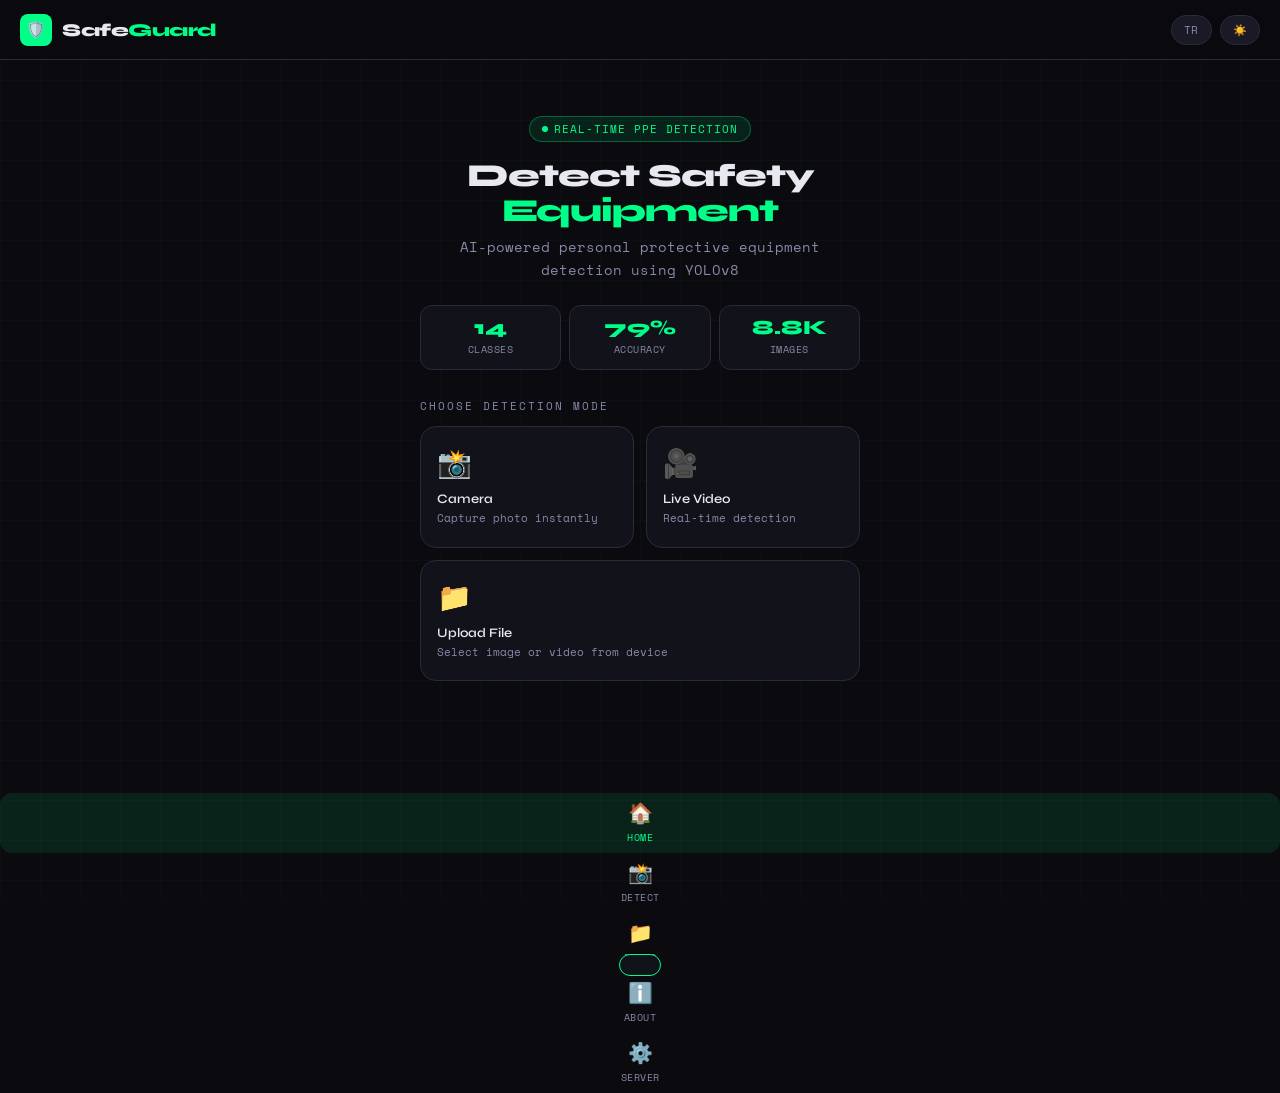
==== index.html @ 4e15a1a9 "Add files via upload" ====
<!DOCTYPE html>
<html lang="en">
<head>
<meta charset="UTF-8">
<meta name="viewport" content="width=device-width, initial-scale=1.0, maximum-scale=1.0">
<title>SafeGuard — PPE Detection</title>
<link href="https://fonts.googleapis.com/css2?family=Space+Mono:wght@400;700&family=Syne:wght@400;600;800&display=swap" rel="stylesheet">
<link rel="stylesheet" href="style.css">
</head>
<body>
</head>
<body>

<header>
  <div class="logo">
    <div class="logo-icon">🛡️</div>
    <div class="logo-text" id="appName">Safe<span>Guard</span></div>
  </div>
  <div class="header-controls">
    <button class="control-btn" onclick="toggleLang()" id="langBtn">TR</button>
    <button class="control-btn" onclick="toggleTheme()" id="themeBtn">☀️</button>
  </div>
</header>

<input type="file" id="fileInput" accept="image/*,video/*" onchange="handleFileUpload(event)">
<input type="file" id="cameraInput" accept="image/*" capture="environment" onchange="handleCameraCapture(event)">

<main>
  <!-- HOME PAGE -->
  <div class="panel active" id="homePage">
    <div class="hero">
      <div class="hero-badge" id="heroBadge">REAL-TIME PPE DETECTION</div>
      <h1 id="heroTitle">Detect Safety<br><span>Equipment</span></h1>
      <p id="heroDesc">AI-powered personal protective equipment detection using YOLOv8</p>
    </div>

    <div class="stats-bar">
      <div class="stat-item">
        <div class="stat-value">14</div>
        <div class="stat-label" id="statClasses">CLASSES</div>
      </div>
      <div class="stat-item">
        <div class="stat-value">79%</div>
        <div class="stat-label" id="statAccuracy">ACCURACY</div>
      </div>
      <div class="stat-item">
        <div class="stat-value">8.8K</div>
        <div class="stat-label" id="statImages">IMAGES</div>
      </div>
    </div>

    <p class="section-label" id="chooseLabel">CHOOSE DETECTION MODE</p>

    <div class="modes-grid">
      <div class="mode-card camera" onclick="startCamera()">
        <span class="mode-icon">📸</span>
        <div class="mode-title" id="modeCamera">Camera</div>
        <div class="mode-desc" id="modeCameraDesc">Capture photo instantly</div>
      </div>
      <div class="mode-card live" onclick="startLive()">
        <span class="mode-icon">🎥</span>
        <div class="mode-title" id="modeLive">Live Video</div>
        <div class="mode-desc" id="modeLiveDesc">Real-time detection</div>
      </div>
      <div class="mode-card file mode-card-full" onclick="openFile()">
        <span class="mode-icon">📁</span>
        <div class="mode-title" id="modeFile">Upload File</div>
        <div class="mode-desc" id="modeFileDesc">Select image or video from device</div>
      </div>
    </div>
  </div>

  <!-- CAMERA PAGE -->
  <div class="panel" id="cameraPage">
    <p class="section-label" id="cameraLabel">CAMERA DETECTION</p>

    <div class="detection-area" id="cameraArea">
      <div class="corner tl"></div>
      <div class="corner tr"></div>
      <div class="corner bl"></div>
      <div class="corner br"></div>
      <div class="live-indicator" id="liveIndicator">LIVE</div>
      <div class="scan-overlay" id="scanOverlay">
        <div class="scan-line"></div>
      </div>
      <div class="detection-placeholder" id="cameraPlaceholder">
        <div class="icon">📸</div>
        <p id="cameraPlaceholderText">Take a photo to detect<br>PPE equipment</p>
      </div>
      <canvas id="detectionCanvas" style="display:none;"></canvas>
      <video id="liveVideo" autoplay playsinline style="display:none;"></video>
    </div>

    <div class="loading" id="cameraLoading">
      <div class="loading-ring"></div>
      <p id="analyzingText">Analyzing image...</p>
    </div>

    <div class="results-panel" id="cameraResults">
      <div class="results-header">
        <div class="results-title">
          🎯 <span id="detectedText">Detected Objects</span>
          <span class="results-count" id="resultsCount">0</span>
        </div>
      </div>
      <div id="resultsList"></div>
    </div>

    <button class="action-btn" id="captureBtn" onclick="capturePhoto()">
      📸 <span id="captureText">Take Photo</span>
    </button>
    <button class="action-btn secondary" id="liveBtn" onclick="toggleLive()">
      🎥 <span id="liveText">Start Live Detection</span>
    </button>
    <button class="action-btn secondary" onclick="goHome()">
      ← <span id="backText">Back</span>
    </button>
  </div>

  <!-- FILE PAGE -->
  <div class="panel" id="filePage">
    <p class="section-label" id="fileLabel">FILE DETECTION</p>

    <div class="detection-area" id="fileArea" onclick="openFile()">
      <div class="corner tl"></div>
      <div class="corner tr"></div>
      <div class="corner bl"></div>
      <div class="corner br"></div>
      <div class="scan-overlay" id="fileScanOverlay">
        <div class="scan-line"></div>
      </div>
      <div class="drop-zone" id="fileDropZone">
        <div class="detection-placeholder">
          <div class="icon">📁</div>
          <p id="fileDropText">Tap to select image or video<br>from your device</p>
        </div>
      </div>
      <img id="previewImage" style="display:none;" alt="Preview">
    </div>

    <div class="loading" id="fileLoading">
      <div class="loading-ring"></div>
      <p id="fileAnalyzingText">Analyzing file...</p>
    </div>

    <div class="results-panel" id="fileResults">
      <div class="results-header">
        <div class="results-title">
          🎯 <span id="fileDetectedText">Detected Objects</span>
          <span class="results-count" id="fileResultsCount">0</span>
        </div>
      </div>
      <div id="fileResultsList"></div>
    </div>

    <button class="action-btn" onclick="openFile()">
      📁 <span id="selectFileText">Select File</span>
    </button>
    <button class="action-btn secondary" onclick="goHome()">
      ← <span id="backText2">Back</span>
    </button>
  </div>

  <!-- ABOUT PAGE -->
  <div class="panel" id="aboutPage">
    <div class="hero" style="padding-top: 16px;">
      <h1 style="font-size: 24px;" id="aboutTitle">About <span>SafeGuard</span></h1>
    </div>

    <div class="about-section">
      <h3 id="aboutModelTitle">Model Info</h3>
      <p id="aboutModelDesc">YOLOv8 (You Only Look Once v8) trained on 8,814 images across 14 PPE classes. Developed as a final year project at Bilecik Şeyh Edebali University.</p>
    </div>

    <div class="about-section">
      <h3 id="aboutAccuracyTitle">Model Accuracy</h3>
      <div style="margin-top: 8px;">
        <div class="accuracy-bar"><span class="accuracy-label">Goggles</span><div class="accuracy-track"><div class="accuracy-fill" style="width:97.5%"></div></div><span class="accuracy-value">97.5%</span></div>
        <div class="accuracy-bar"><span class="accuracy-label">Gloves</span><div class="accuracy-track"><div class="accuracy-fill" style="width:95.6%"></div></div><span class="accuracy-value">95.6%</span></div>
        <div class="accuracy-bar"><span class="accuracy-label">Hardhat</span><div class="accuracy-track"><div class="accuracy-fill" style="width:90.9%"></div></div><span class="accuracy-value">90.9%</span></div>
        <div class="accuracy-bar"><span class="accuracy-label">NO-Hardhat</span><div class="accuracy-track"><div class="accuracy-fill medium" style="width:73.3%"></div></div><span class="accuracy-value">73.3%</span></div>
        <div class="accuracy-bar"><span class="accuracy-label">Mask</span><div class="accuracy-track"><div class="accuracy-fill medium" style="width:51.9%"></div></div><span class="accuracy-value">51.9%</span></div>
        <div class="accuracy-bar"><span class="accuracy-label">NO-Safety Vest</span><div class="accuracy-track"><div class="accuracy-fill low" style="width:20.1%"></div></div><span class="accuracy-value">20.1%</span></div>
      </div>
    </div>

    <div class="about-section">
      <h3 id="aboutClassesTitle">Detected Classes</h3>
      <div class="class-grid">
        <div class="class-tag">🪖 Hardhat</div>
        <div class="class-tag">❌ NO-Hardhat</div>
        <div class="class-tag">🧤 Gloves</div>
        <div class="class-tag">❌ NO-Gloves</div>
        <div class="class-tag">🥽 Goggles</div>
        <div class="class-tag">❌ NO-Goggles</div>
        <div class="class-tag">😷 Mask</div>
        <div class="class-tag">❌ NO-Mask</div>
        <div class="class-tag">🦺 Safety Vest</div>
        <div class="class-tag">❌ NO-Safety Vest</div>
        <div class="class-tag">🚧 Safety Cone</div>
        <div class="class-tag">🪜 Ladder</div>
        <div class="class-tag">🧍 Person</div>
        <div class="class-tag">⚠️ Fall-Detected</div>
      </div>
    </div>

    <div class="about-section">
      <h3 id="aboutDevTitle">Developer</h3>
      <p id="aboutDevDesc">Zehra Menekşe — Computer Engineering, Bilecik Şeyh Edebali University<br><br>Advisor: Dr. Öğr. Üyesi Gizem ATAÇ KALE</p>
    </div>
  </div>
</main>

  <!-- SETTINGS PAGE -->
  <div class="panel" id="settingsPage">
    <div class="hero" style="padding-top: 16px;">
      <h1 style="font-size: 24px;">Server <span>Settings</span></h1>
      <p style="margin-top: 8px; font-family: var(--font-mono); font-size: 12px; color: var(--text2);">Enter your ngrok URL to connect to the detection server</p>
    </div>

    <div class="about-section">
      <h3>SERVER URL</h3>
      <p style="margin-bottom: 12px;">Paste your ngrok URL from Colab here. It looks like:<br><br>
      <span style="color: var(--accent);">https://xxxx.ngrok-free.app</span></p>
      
      <input type="text" id="serverUrlInput" 
        placeholder="https://xxxx.ngrok-free.app"
        style="width:100%; padding:12px; background:var(--surface2); border:1px solid var(--border); border-radius:10px; color:var(--text); font-family:var(--font-mono); font-size:12px; outline:none; margin-bottom:12px;">
      
      <button class="action-btn" onclick="saveServerUrl()" style="margin-bottom: 8px;">
        💾 Save URL
      </button>
      <button class="action-btn secondary" onclick="testConnection()">
        🔌 Test Connection
      </button>
    </div>

    <div class="about-section" id="connectionStatus" style="display:none;">
      <h3 id="statusTitle">STATUS</h3>
      <p id="statusText"></p>
    </div>

    <div class="about-section">
      <h3>HOW TO USE</h3>
      <p style="line-height: 1.8;">
        1. Open Colab and run all cells<br>
        2. Copy the ngrok URL from the output<br>
        3. Paste it here and tap Save<br>
        4. Test connection to verify<br>
        5. Start detecting! 🎯
      </p>
    </div>
  </div>


  <div class="nav-item active" id="nav-home" onclick="showPage('home')">
    <span class="nav-icon">🏠</span>
    <span class="nav-label" id="navHome">HOME</span>
  </div>
  <div class="nav-item" id="nav-camera" onclick="showPage('camera')">
    <span class="nav-icon">📸</span>
    <span class="nav-label" id="navCamera">DETECT</span>
  </div>
  <div class="nav-item" id="nav-file" onclick="showPage('file')">
    <span class="nav-icon">📁</span>
    <span class="nav-label" id="navFile">FILES</span>
  </div>
  <div class="nav-item" id="nav-about" onclick="showPage('about')">
    <span class="nav-icon">ℹ️</span>
    <span class="nav-label" id="navAbout">ABOUT</span>
  </div>
  <div class="nav-item" id="nav-settings" onclick="showPage('settings')">
    <span class="nav-icon">⚙️</span>
    <span class="nav-label" id="navSettings">SERVER</span>
  </div>
</div>

<div class="toast" id="toast"></div>

<script src="app.js"></script>
</body>
</html>
---- style.css ----
:root {
    --bg: #0a0a0f;
    --surface: #12121a;
    --surface2: #1a1a26;
    --border: #2a2a3a;
    --accent: #00ff88;
    --accent2: #0088ff;
    --accent3: #ff4466;
    --text: #e8e8f0;
    --text2: #8888aa;
    --font-display: 'Syne', sans-serif;
    --font-mono: 'Space Mono', monospace;
  }

  [data-theme="light"] {
    --bg: #f0f0f5;
    --surface: #ffffff;
    --surface2: #e8e8f0;
    --border: #d0d0e0;
    --text: #0a0a1a;
    --text2: #555577;
  }

  * { margin: 0; padding: 0; box-sizing: border-box; }

  body {
    background: var(--bg);
    color: var(--text);
    font-family: var(--font-display);
    min-height: 100vh;
    overflow-x: hidden;
    transition: background 0.3s, color 0.3s;
  }

  /* Grid background */
  body::before {
    content: '';
    position: fixed;
    inset: 0;
    background-image: 
      linear-gradient(rgba(0,255,136,0.03) 1px, transparent 1px),
      linear-gradient(90deg, rgba(0,255,136,0.03) 1px, transparent 1px);
    background-size: 40px 40px;
    pointer-events: none;
    z-index: 0;
  }

  /* Header */
  header {
    position: sticky;
    top: 0;
    z-index: 100;
    background: rgba(10,10,15,0.85);
    backdrop-filter: blur(20px);
    border-bottom: 1px solid var(--border);
    padding: 0 20px;
    height: 60px;
    display: flex;
    align-items: center;
    justify-content: space-between;
  }

  [data-theme="light"] header {
    background: rgba(240,240,245,0.85);
  }

  .logo {
    display: flex;
    align-items: center;
    gap: 10px;
  }

  .logo-icon {
    width: 32px;
    height: 32px;
    background: var(--accent);
    border-radius: 8px;
    display: flex;
    align-items: center;
    justify-content: center;
    font-size: 16px;
  }

  .logo-text {
    font-size: 18px;
    font-weight: 800;
    letter-spacing: -0.5px;
  }

  .logo-text span {
    color: var(--accent);
  }

  .header-controls {
    display: flex;
    gap: 8px;
  }

  .control-btn {
    background: var(--surface2);
    border: 1px solid var(--border);
    color: var(--text2);
    padding: 6px 12px;
    border-radius: 20px;
    font-family: var(--font-mono);
    font-size: 11px;
    cursor: pointer;
    transition: all 0.2s;
    letter-spacing: 0.5px;
  }

  .control-btn:hover, .control-btn.active {
    border-color: var(--accent);
    color: var(--accent);
  }

  /* Main content */
  main {
    position: relative;
    z-index: 1;
    padding: 24px 20px;
    max-width: 480px;
    margin: 0 auto;
  }

  /* Hero section */
  .hero {
    text-align: center;
    padding: 32px 0 24px;
  }

  .hero-badge {
    display: inline-flex;
    align-items: center;
    gap: 6px;
    background: rgba(0,255,136,0.1);
    border: 1px solid rgba(0,255,136,0.3);
    color: var(--accent);
    padding: 4px 12px;
    border-radius: 20px;
    font-family: var(--font-mono);
    font-size: 11px;
    margin-bottom: 16px;
    letter-spacing: 1px;
  }

  .hero-badge::before {
    content: '';
    width: 6px;
    height: 6px;
    background: var(--accent);
    border-radius: 50%;
    animation: pulse 2s infinite;
  }

  @keyframes pulse {
    0%, 100% { opacity: 1; }
    50% { opacity: 0.3; }
  }

  .hero h1 {
    font-size: 32px;
    font-weight: 800;
    letter-spacing: -1px;
    line-height: 1.1;
    margin-bottom: 8px;
  }

  .hero h1 span {
    color: var(--accent);
  }

  .hero p {
    color: var(--text2);
    font-size: 14px;
    line-height: 1.6;
    font-family: var(--font-mono);
  }

  /* Detection modes */
  .section-label {
    font-family: var(--font-mono);
    font-size: 11px;
    color: var(--text2);
    letter-spacing: 2px;
    text-transform: uppercase;
    margin-bottom: 12px;
    margin-top: 28px;
  }

  .modes-grid {
    display: grid;
    grid-template-columns: 1fr 1fr;
    gap: 12px;
    margin-bottom: 12px;
  }

  .mode-card {
    background: var(--surface);
    border: 1px solid var(--border);
    border-radius: 16px;
    padding: 20px 16px;
    cursor: pointer;
    transition: all 0.3s;
    position: relative;
    overflow: hidden;
  }

  .mode-card::before {
    content: '';
    position: absolute;
    inset: 0;
    opacity: 0;
    transition: opacity 0.3s;
    border-radius: 16px;
  }

  .mode-card.camera::before { background: linear-gradient(135deg, rgba(0,255,136,0.05), transparent); }
  .mode-card.live::before { background: linear-gradient(135deg, rgba(0,136,255,0.05), transparent); }
  .mode-card.file::before { background: linear-gradient(135deg, rgba(255,68,102,0.05), transparent); }

  .mode-card:hover::before, .mode-card.active::before { opacity: 1; }

  .mode-card:hover, .mode-card.active {
    transform: translateY(-2px);
  }

  .mode-card.camera:hover, .mode-card.camera.active { border-color: var(--accent); }
  .mode-card.live:hover, .mode-card.live.active { border-color: var(--accent2); }
  .mode-card.file:hover, .mode-card.file.active { border-color: var(--accent3); }

  .mode-icon {
    font-size: 28px;
    margin-bottom: 10px;
    display: block;
  }

  .mode-title {
    font-size: 13px;
    font-weight: 600;
    margin-bottom: 4px;
  }

  .mode-desc {
    font-size: 11px;
    color: var(--text2);
    font-family: var(--font-mono);
    line-height: 1.4;
  }

  .mode-card-full {
    grid-column: 1 / -1;
  }

  /* Detection area */
  .detection-area {
    background: var(--surface);
    border: 2px dashed var(--border);
    border-radius: 20px;
    min-height: 280px;
    display: flex;
    flex-direction: column;
    align-items: center;
    justify-content: center;
    margin-bottom: 16px;
    position: relative;
    overflow: hidden;
    transition: border-color 0.3s;
  }

  .detection-area.active {
    border-style: solid;
    border-color: var(--accent);
  }

  .detection-area video,
  .detection-area img,
  .detection-area canvas {
    width: 100%;
    height: 100%;
    object-fit: cover;
    border-radius: 18px;
    position: absolute;
    inset: 0;
  }

  .detection-placeholder {
    text-align: center;
    padding: 32px;
  }

  .detection-placeholder .icon {
    font-size: 48px;
    margin-bottom: 12px;
    opacity: 0.4;
  }

  .detection-placeholder p {
    color: var(--text2);
    font-family: var(--font-mono);
    font-size: 12px;
    line-height: 1.6;
  }

  /* Scanning animation overlay */
  .scan-overlay {
    position: absolute;
    inset: 0;
    display: none;
    pointer-events: none;
    border-radius: 18px;
    overflow: hidden;
  }

  .scan-overlay.active { display: block; }

  .scan-line {
    position: absolute;
    left: 0;
    right: 0;
    height: 2px;
    background: linear-gradient(90deg, transparent, var(--accent), transparent);
    animation: scan 2s linear infinite;
    box-shadow: 0 0 10px var(--accent);
  }

  @keyframes scan {
    0% { top: 0; }
    100% { top: 100%; }
  }

  /* Corner decorations */
  .corner {
    position: absolute;
    width: 20px;
    height: 20px;
    border-color: var(--accent);
    border-style: solid;
    opacity: 0;
    transition: opacity 0.3s;
  }

  .detection-area.active .corner { opacity: 1; }
  .corner.tl { top: 12px; left: 12px; border-width: 2px 0 0 2px; }
  .corner.tr { top: 12px; right: 12px; border-width: 2px 2px 0 0; }
  .corner.bl { bottom: 12px; left: 12px; border-width: 0 0 2px 2px; }
  .corner.br { bottom: 12px; right: 12px; border-width: 0 2px 2px 0; }

  /* Action button */
  .action-btn {
    width: 100%;
    padding: 16px;
    border: none;
    border-radius: 14px;
    font-family: var(--font-display);
    font-size: 15px;
    font-weight: 600;
    cursor: pointer;
    transition: all 0.3s;
    background: var(--accent);
    color: #000;
    letter-spacing: -0.3px;
    margin-bottom: 12px;
    display: flex;
    align-items: center;
    justify-content: center;
    gap: 8px;
  }

  .action-btn:hover {
    transform: translateY(-1px);
    box-shadow: 0 8px 30px rgba(0,255,136,0.3);
  }

  .action-btn:active { transform: translateY(0); }

  .action-btn.secondary {
    background: var(--surface2);
    color: var(--text);
    border: 1px solid var(--border);
  }

  .action-btn.secondary:hover {
    border-color: var(--accent);
    box-shadow: none;
  }

  .action-btn.danger {
    background: var(--accent3);
    box-shadow: none;
  }

  .action-btn.danger:hover {
    box-shadow: 0 8px 30px rgba(255,68,102,0.3);
  }

  /* Results panel */
  .results-panel {
    background: var(--surface);
    border: 1px solid var(--border);
    border-radius: 16px;
    padding: 16px;
    margin-bottom: 16px;
    display: none;
  }

  .results-panel.visible { display: block; }

  .results-header {
    display: flex;
    align-items: center;
    justify-content: space-between;
    margin-bottom: 12px;
  }

  .results-title {
    font-size: 13px;
    font-weight: 600;
    display: flex;
    align-items: center;
    gap: 6px;
  }

  .results-count {
    background: var(--accent);
    color: #000;
    font-family: var(--font-mono);
    font-size: 11px;
    padding: 2px 8px;
    border-radius: 10px;
    font-weight: 700;
  }

  .result-item {
    display: flex;
    align-items: center;
    justify-content: space-between;
    padding: 8px 0;
    border-bottom: 1px solid var(--border);
    font-size: 13px;
  }

  .result-item:last-child { border-bottom: none; }

  .result-label {
    display: flex;
    align-items: center;
    gap: 8px;
  }

  .result-dot {
    width: 8px;
    height: 8px;
    border-radius: 50%;
    background: var(--accent);
  }

  .result-dot.warning { background: #ffaa00; }
  .result-dot.danger { background: var(--accent3); }

  .result-conf {
    font-family: var(--font-mono);
    font-size: 11px;
    color: var(--text2);
  }

  /* Stats bar */
  .stats-bar {
    display: grid;
    grid-template-columns: 1fr 1fr 1fr;
    gap: 8px;
    margin-bottom: 24px;
  }

  .stat-item {
    background: var(--surface);
    border: 1px solid var(--border);
    border-radius: 12px;
    padding: 12px;
    text-align: center;
  }

  .stat-value {
    font-size: 20px;
    font-weight: 800;
    color: var(--accent);
    line-height: 1;
    margin-bottom: 4px;
  }

  .stat-label {
    font-family: var(--font-mono);
    font-size: 10px;
    color: var(--text2);
    letter-spacing: 0.5px;
  }

  /* Hidden inputs */
  #fileInput, #cameraInput { display: none; }

  /* Loading state */
  .loading {
    display: none;
    flex-direction: column;
    align-items: center;
    gap: 12px;
    padding: 32px;
  }

  .loading.visible { display: flex; }

  .loading-ring {
    width: 40px;
    height: 40px;
    border: 3px solid var(--border);
    border-top-color: var(--accent);
    border-radius: 50%;
    animation: spin 0.8s linear infinite;
  }

  @keyframes spin { to { transform: rotate(360deg); } }

  .loading p {
    font-family: var(--font-mono);
    font-size: 12px;
    color: var(--text2);
  }

  /* Toast */
  .toast {
    position: fixed;
    bottom: 24px;
    left: 50%;
    transform: translateX(-50%) translateY(100px);
    background: var(--surface);
    border: 1px solid var(--accent);
    color: var(--accent);
    padding: 10px 20px;
    border-radius: 30px;
    font-family: var(--font-mono);
    font-size: 12px;
    transition: transform 0.3s;
    z-index: 1000;
    white-space: nowrap;
  }

  .toast.show { transform: translateX(-50%) translateY(0); }

  /* File mode specific */
  .drop-zone {
    width: 100%;
    height: 100%;
    min-height: 280px;
    display: flex;
    flex-direction: column;
    align-items: center;
    justify-content: center;
    cursor: pointer;
    padding: 32px;
  }

  .drop-zone:hover .detection-placeholder .icon { opacity: 0.7; }

  /* Live mode indicator */
  .live-indicator {
    position: absolute;
    top: 12px;
    left: 12px;
    background: var(--accent3);
    color: white;
    font-family: var(--font-mono);
    font-size: 10px;
    padding: 3px 8px;
    border-radius: 10px;
    display: flex;
    align-items: center;
    gap: 4px;
    z-index: 10;
    display: none;
  }

  .live-indicator.visible { display: flex; }
  .live-indicator::before {
    content: '';
    width: 5px;
    height: 5px;
    background: white;
    border-radius: 50%;
    animation: pulse 1s infinite;
  }

  /* Panels */
  .panel { display: none; }
  .panel.active { display: block; }

  /* Bottom nav */
  .bottom-nav {
    position: fixed;
    bottom: 0;
    left: 0;
    right: 0;
    background: rgba(10,10,15,0.95);
    backdrop-filter: blur(20px);
    border-top: 1px solid var(--border);
    padding: 8px 20px 20px;
    display: flex;
    justify-content: space-around;
    z-index: 100;
  }

  [data-theme="light"] .bottom-nav {
    background: rgba(240,240,245,0.95);
  }

  .nav-item {
    display: flex;
    flex-direction: column;
    align-items: center;
    gap: 4px;
    cursor: pointer;
    padding: 8px 16px;
    border-radius: 12px;
    transition: all 0.2s;
    color: var(--text2);
  }

  .nav-item.active {
    color: var(--accent);
    background: rgba(0,255,136,0.1);
  }

  .nav-icon { font-size: 20px; }
  .nav-label { font-family: var(--font-mono); font-size: 10px; letter-spacing: 0.5px; }

  /* Padding for bottom nav */
  main { padding-bottom: 100px; }

  /* About page */
  .about-section {
    background: var(--surface);
    border: 1px solid var(--border);
    border-radius: 16px;
    padding: 20px;
    margin-bottom: 12px;
  }

  .about-section h3 {
    font-size: 14px;
    font-weight: 600;
    margin-bottom: 8px;
    color: var(--accent);
    font-family: var(--font-mono);
    letter-spacing: 1px;
    text-transform: uppercase;
  }

  .about-section p {
    font-size: 13px;
    color: var(--text2);
    line-height: 1.6;
    font-family: var(--font-mono);
  }

  .class-grid {
    display: grid;
    grid-template-columns: 1fr 1fr;
    gap: 6px;
    margin-top: 8px;
  }

  .class-tag {
    background: var(--surface2);
    border: 1px solid var(--border);
    border-radius: 8px;
    padding: 6px 10px;
    font-family: var(--font-mono);
    font-size: 11px;
    color: var(--text2);
  }

  .accuracy-bar {
    display: flex;
    align-items: center;
    gap: 8px;
    margin-bottom: 6px;
  }

  .accuracy-label {
    font-family: var(--font-mono);
    font-size: 11px;
    color: var(--text2);
    width: 100px;
    flex-shrink: 0;
  }

  .accuracy-track {
    flex: 1;
    height: 6px;
    background: var(--surface2);
    border-radius: 3px;
    overflow: hidden;
  }

  .accuracy-fill {
    height: 100%;
    background: var(--accent);
    border-radius: 3px;
    transition: width 1s ease;
  }

  .accuracy-fill.medium { background: #ffaa00; }
  .accuracy-fill.low { background: var(--accent3); }

  .accuracy-value {
    font-family: var(--font-mono);
    font-size: 11px;
    color: var(--text);
    width: 36px;
    text-align: right;
  }
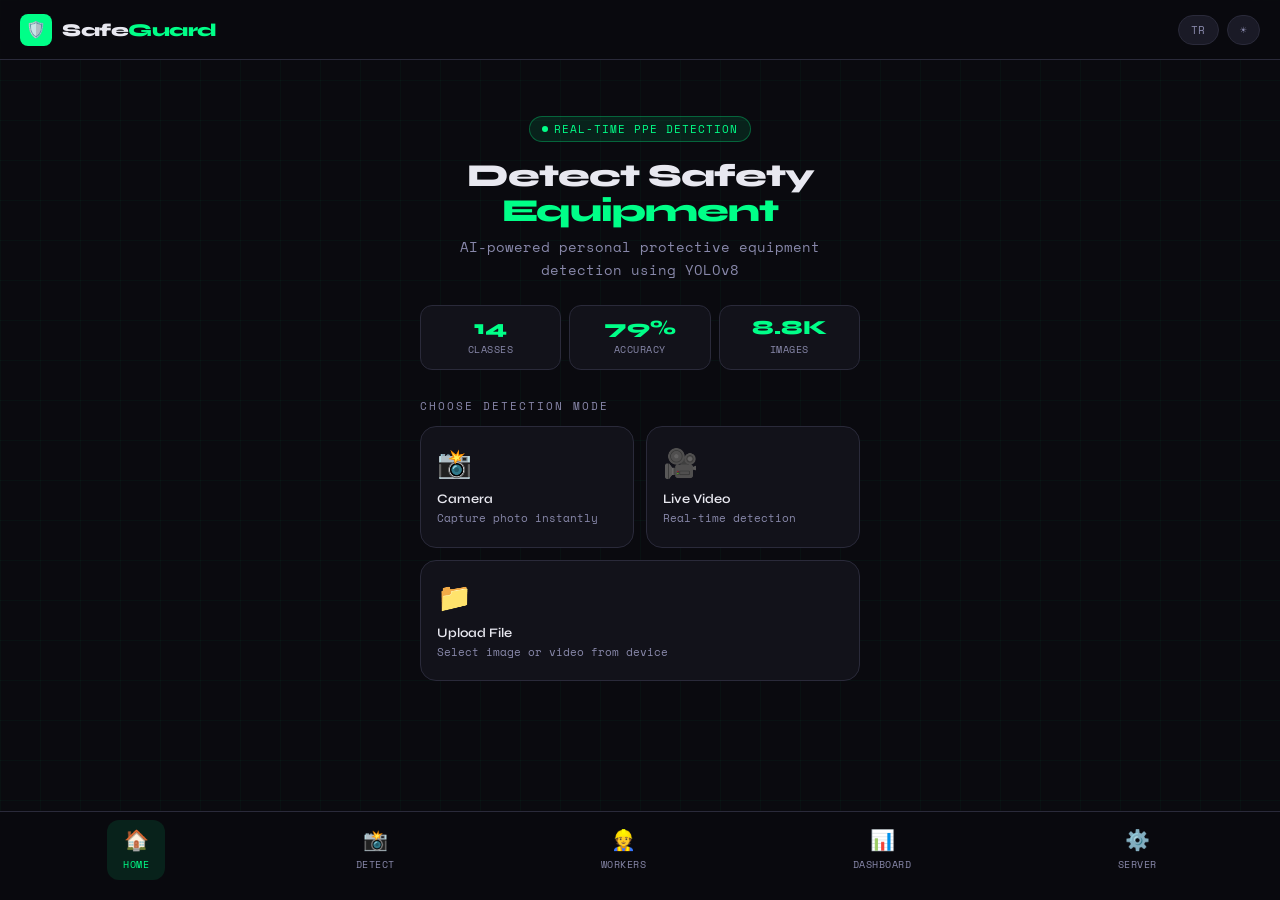
==== commit 3b5c9a35: "Add files via upload" ====
--- a/index.html
+++ b/index.html
@@ -253,6 +253,7 @@
   </div>
 
 
+<div class="bottom-nav">
   <div class="nav-item active" id="nav-home" onclick="showPage('home')">
     <span class="nav-icon">🏠</span>
     <span class="nav-label" id="navHome">HOME</span>
@@ -261,13 +262,13 @@
     <span class="nav-icon">📸</span>
     <span class="nav-label" id="navCamera">DETECT</span>
   </div>
-  <div class="nav-item" id="nav-file" onclick="showPage('file')">
-    <span class="nav-icon">📁</span>
-    <span class="nav-label" id="navFile">FILES</span>
-  </div>
-  <div class="nav-item" id="nav-about" onclick="showPage('about')">
-    <span class="nav-icon">ℹ️</span>
-    <span class="nav-label" id="navAbout">ABOUT</span>
+  <div class="nav-item" onclick="location.href='workers.html'">
+    <span class="nav-icon">👷</span>
+    <span class="nav-label" id="navWorkers">WORKERS</span>
+  </div>
+  <div class="nav-item" onclick="location.href='dashboard.html'">
+    <span class="nav-icon">📊</span>
+    <span class="nav-label" id="navDashboard">DASHBOARD</span>
   </div>
   <div class="nav-item" id="nav-settings" onclick="showPage('settings')">
     <span class="nav-icon">⚙️</span>
